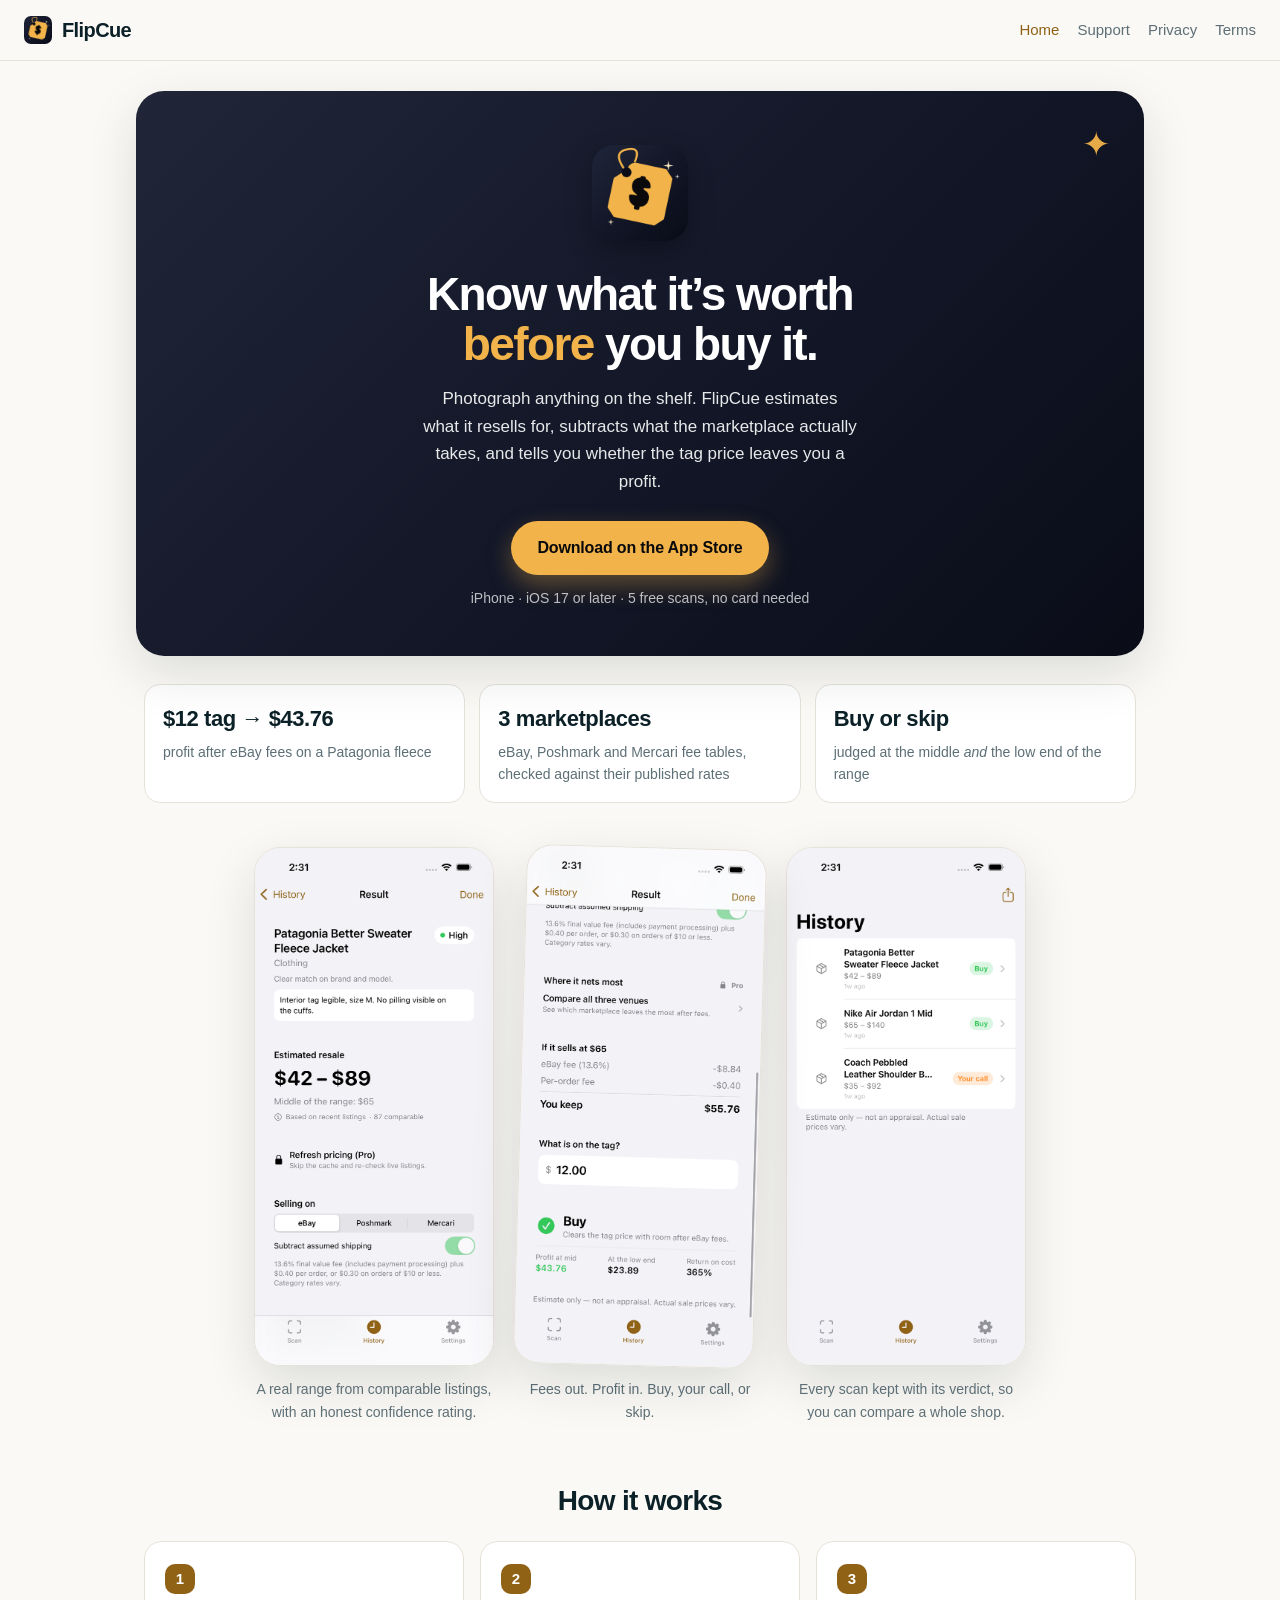
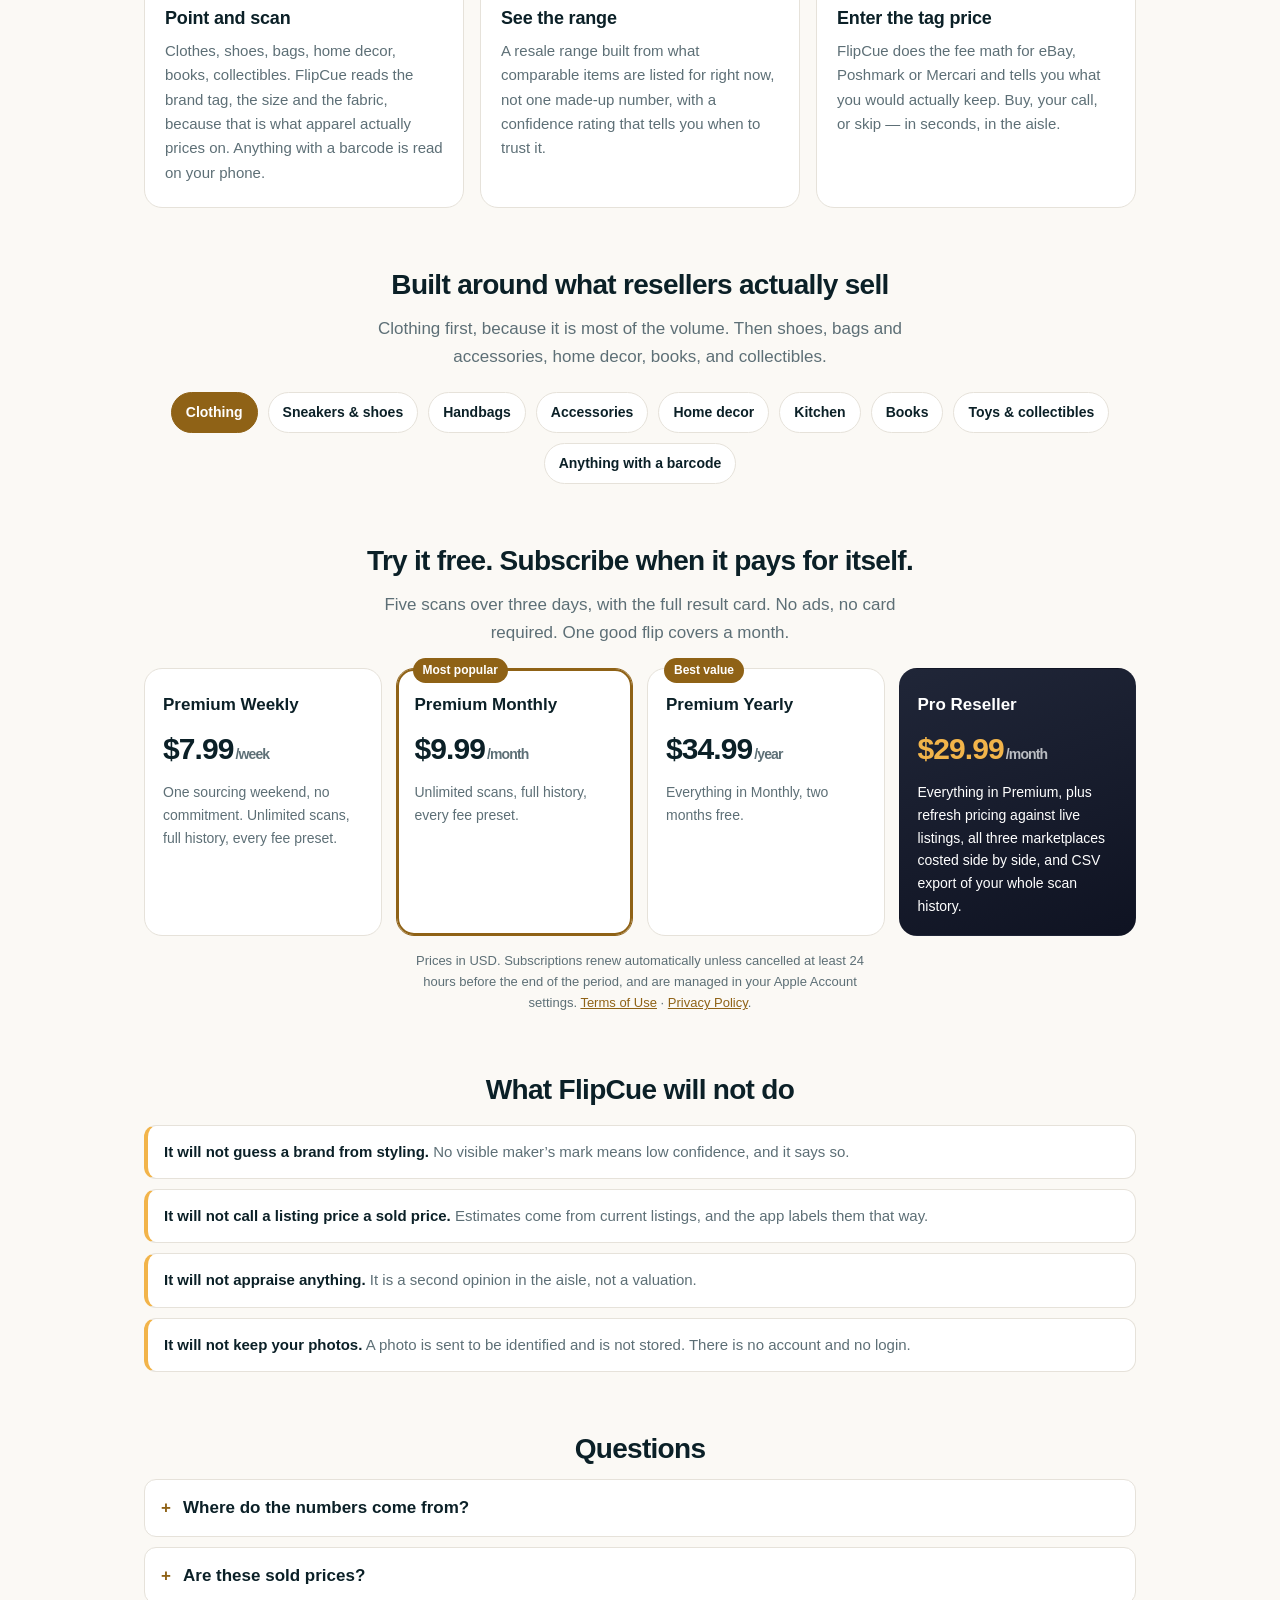
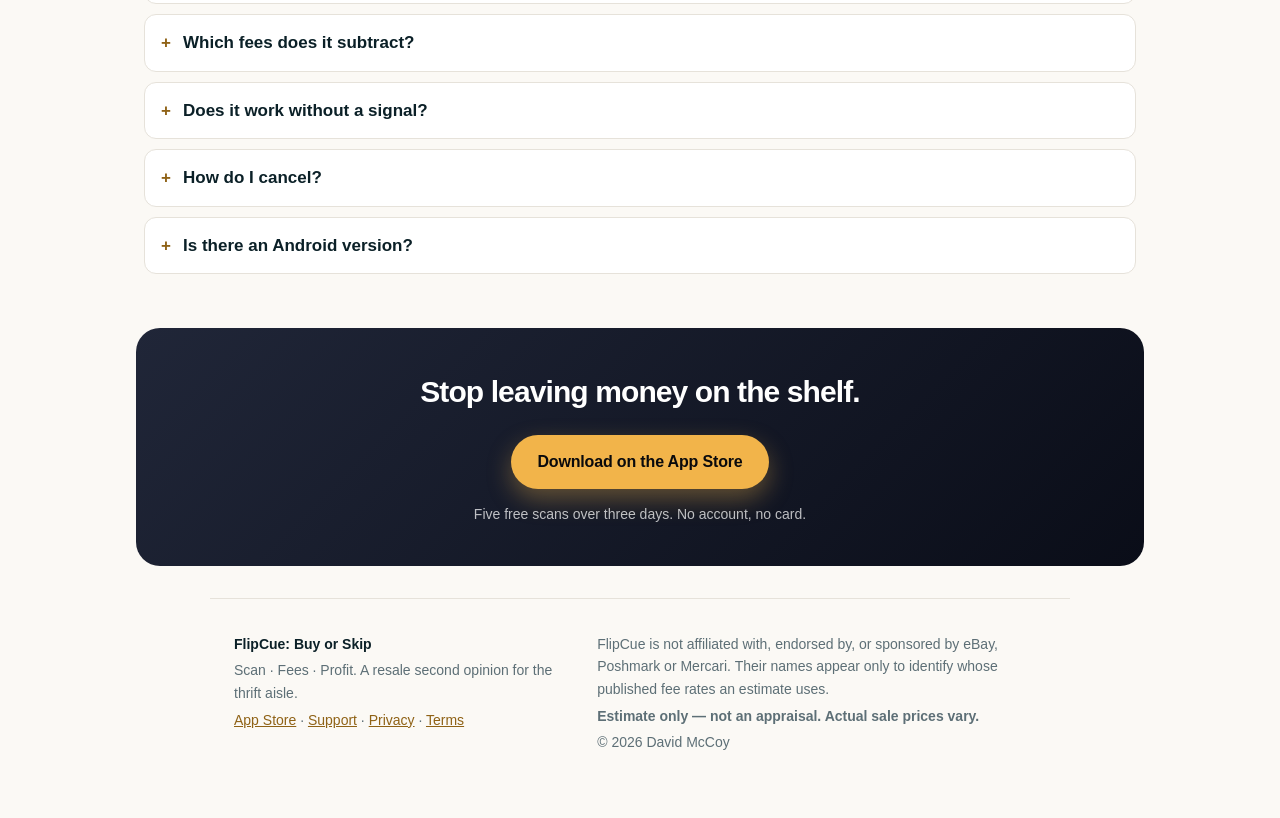
==== index.html @ 09ec6457 "FlipCue website Generated by tools/build_site.py in the app repository." ====
<!DOCTYPE html>
<html lang="en">
<head>
<meta charset="utf-8">
<meta name="viewport" content="width=device-width, initial-scale=1">
<title>Know what it&#x27;s worth · FlipCue</title>
<meta name="description" content="FlipCue photographs a thrift find, estimates what it resells for from comparable listings, subtracts eBay, Poshmark or Mercari fees, and says buy or skip.">
<link rel="canonical" href="https://flipcue.app/">
<link rel="stylesheet" href="style.css">
<link rel="icon" href="img/icon.png">
<link rel="apple-touch-icon" href="img/apple-touch-icon.png">
<meta name="color-scheme" content="light dark">
<meta name="theme-color" content="#131728">
<meta name="apple-itunes-app" content="app-id=6813861780">
<meta property="og:type" content="website">
<meta property="og:site_name" content="FlipCue">
<meta property="og:title" content="Know what it&#x27;s worth · FlipCue">
<meta property="og:description" content="FlipCue photographs a thrift find, estimates what it resells for from comparable listings, subtracts eBay, Poshmark or Mercari fees, and says buy or skip.">
<meta property="og:url" content="https://flipcue.app/">
<meta property="og:image" content="https://flipcue.app/img/og.png">
<meta name="twitter:card" content="summary_large_image">
</head>
<body>
<header class="bar">
  <a class="wordmark" href="index.html"><img src="img/icon.png" alt="" width="28" height="28">FlipCue</a>
  <nav><a href="index.html" aria-current="page">Home</a><a href="support.html">Support</a><a href="privacy.html">Privacy</a><a href="terms.html">Terms</a></nav>
</header>
<main class="wide">

<section class="hero">
  <img class="appicon" src="img/icon.png" alt="FlipCue app icon" width="96" height="96">
  <h1>Know what it&rsquo;s worth<br><em>before</em> you buy it.</h1>
  <p class="lede">Photograph anything on the shelf. FlipCue estimates what it
  resells for, subtracts what the marketplace actually takes, and tells you
  whether the tag price leaves you a profit.</p>
  <p class="cta">
    <a class="btn" href="https://apps.apple.com/app/id6813861780">Download on the App Store</a>
    <span class="cta-note">iPhone · iOS 17 or later · 5 free scans, no card needed</span>
  </p>
</section>

<section class="proof">
  <div class="stat"><strong>$12 tag &rarr; $43.76</strong><span>profit after eBay fees on a Patagonia fleece</span></div>
  <div class="stat"><strong>3 marketplaces</strong><span>eBay, Poshmark and Mercari fee tables, checked against their published rates</span></div>
  <div class="stat"><strong>Buy or skip</strong><span>judged at the middle <em>and</em> the low end of the range</span></div>
</section>

<section class="shots">
  <figure class="phone">
    <img src="img/shot-estimate.png" alt="A scanned Patagonia Better Sweater fleece jacket identified with high confidence and an estimated resale range of forty-two to eighty-nine dollars" loading="lazy" width="640" height="1391">
    <figcaption>A real range from comparable listings, with an honest confidence rating.</figcaption>
  </figure>
  <figure class="phone lift">
    <img src="img/shot-verdict.png" alt="A twelve dollar tag price producing a Buy verdict with forty-three dollars seventy-six of profit after eBay fees" loading="lazy" width="640" height="1391">
    <figcaption>Fees out. Profit in. Buy, your call, or skip.</figcaption>
  </figure>
  <figure class="phone">
    <img src="img/shot-history.png" alt="Scan history showing a Patagonia fleece, Air Jordan 1 Mid sneakers and a Coach shoulder bag, each with its verdict" loading="lazy" width="640" height="1391">
    <figcaption>Every scan kept with its verdict, so you can compare a whole shop.</figcaption>
  </figure>
</section>

<section class="steps" id="how">
  <h2 class="section-title">How it works</h2>
  <div class="stepgrid">
    <div>
      <span class="num">1</span>
      <h3>Point and scan</h3>
      <p>Clothes, shoes, bags, home decor, books, collectibles. FlipCue reads
      the brand tag, the size and the fabric, because that is what apparel
      actually prices on. Anything with a barcode is read on your phone.</p>
    </div>
    <div>
      <span class="num">2</span>
      <h3>See the range</h3>
      <p>A resale range built from what comparable items are listed for right
      now, not one made-up number, with a confidence rating that tells you
      when to trust it.</p>
    </div>
    <div>
      <span class="num">3</span>
      <h3>Enter the tag price</h3>
      <p>FlipCue does the fee math for eBay, Poshmark or Mercari and tells you
      what you would actually keep. Buy, your call, or skip &mdash; in seconds,
      in the aisle.</p>
    </div>
  </div>
</section>

<section class="cats">
  <h2 class="section-title">Built around what resellers actually sell</h2>
  <p class="section-lede">Clothing first, because it is most of the volume.
  Then shoes, bags and accessories, home decor, books, and collectibles.</p>
  <ul class="chips">
    <li>Clothing</li><li>Sneakers &amp; shoes</li><li>Handbags</li><li>Accessories</li>
    <li>Home decor</li><li>Kitchen</li><li>Books</li><li>Toys &amp; collectibles</li><li>Anything with a barcode</li>
  </ul>
</section>

<section class="pricing" id="pricing">
  <h2 class="section-title">Try it free. Subscribe when it pays for itself.</h2>
  <p class="section-lede">Five scans over three days, with the full result card.
  No ads, no card required. One good flip covers a month.</p>
  <div class="plans">
    <div class="plan">
      <h3>Premium Weekly</h3>
      <p class="price">$7.99<span>/week</span></p>
      <p>One sourcing weekend, no commitment. Unlimited scans, full history, every fee preset.</p>
    </div>
    <div class="plan featured">
      <p class="tag">Most popular</p>
      <h3>Premium Monthly</h3>
      <p class="price">$9.99<span>/month</span></p>
      <p>Unlimited scans, full history, every fee preset.</p>
    </div>
    <div class="plan">
      <p class="tag">Best value</p>
      <h3>Premium Yearly</h3>
      <p class="price">$34.99<span>/year</span></p>
      <p>Everything in Monthly, two months free.</p>
    </div>
    <div class="plan pro">
      <h3>Pro Reseller</h3>
      <p class="price">$29.99<span>/month</span></p>
      <p>Everything in Premium, plus refresh pricing against live listings,
      all three marketplaces costed side by side, and CSV export of your
      whole scan history.</p>
    </div>
  </div>
  <p class="fineprint">Prices in USD. Subscriptions renew automatically unless
  cancelled at least 24 hours before the end of the period, and are managed in
  your Apple Account settings. <a href="terms.html">Terms of Use</a> &middot;
  <a href="privacy.html">Privacy Policy</a>.</p>
</section>

<section class="honest">
  <h2 class="section-title">What FlipCue will not do</h2>
  <ul>
    <li><strong>It will not guess a brand from styling.</strong> No visible
    maker&rsquo;s mark means low confidence, and it says so.</li>
    <li><strong>It will not call a listing price a sold price.</strong>
    Estimates come from current listings, and the app labels them that way.</li>
    <li><strong>It will not appraise anything.</strong> It is a second opinion
    in the aisle, not a valuation.</li>
    <li><strong>It will not keep your photos.</strong> A photo is sent to be
    identified and is not stored. There is no account and no login.</li>
  </ul>
</section>

<section class="faq" id="faq">
  <h2 class="section-title">Questions</h2>
  <details>
    <summary>Where do the numbers come from?</summary>
    <p>From comparable items currently listed on eBay, found through eBay&rsquo;s
    official API using the identification FlipCue makes from your photo. The
    range is the spread of those asking prices with outliers removed; the app
    shows how many comparables it found so you know how firm the number is.</p>
  </details>
  <details>
    <summary>Are these sold prices?</summary>
    <p>No, and the app never says they are. They are what sellers are asking
    right now. Sold prices are usually somewhat lower, which is one reason
    FlipCue judges the low end of the range as well as the middle.</p>
  </details>
  <details>
    <summary>Which fees does it subtract?</summary>
    <p>eBay&rsquo;s final value fee plus per-order fee, Poshmark&rsquo;s flat fee
    under $15 or 20% above it, and Mercari&rsquo;s selling fee. Each table is
    checked against the marketplace&rsquo;s own published schedule and dated in
    the app. Category and seller-status variations exist; check your own
    account for what you will actually pay.</p>
  </details>
  <details>
    <summary>Does it work without a signal?</summary>
    <p>Identification and pricing need a connection. Your history is kept on
    your phone, so a scan you have already done is always there to look at.</p>
  </details>
  <details>
    <summary>How do I cancel?</summary>
    <p>In the iPhone Settings app: tap your name, then Subscriptions. Cancelling
    there stops any future charge. Refunds are handled by Apple under their
    policies.</p>
  </details>
  <details>
    <summary>Is there an Android version?</summary>
    <p>Not yet. FlipCue is iPhone-only today.</p>
  </details>
</section>

<section class="cta-band">
  <h2>Stop leaving money on the shelf.</h2>
  <p><a class="btn" href="https://apps.apple.com/app/id6813861780">Download on the App Store</a></p>
  <p class="cta-note">Five free scans over three days. No account, no card.</p>
</section>

</main>
<footer>
  <div class="footgrid">
    <div>
      <p class="wordmark-foot">FlipCue: Buy or Skip</p>
      <p>Scan · Fees · Profit. A resale second opinion for the thrift aisle.</p>
      <p><a href="https://apps.apple.com/app/id6813861780">App Store</a> · <a href="support.html">Support</a> · <a href="privacy.html">Privacy</a> · <a href="terms.html">Terms</a></p>
    </div>
    <div>
      <p>FlipCue is not affiliated with, endorsed by, or sponsored by eBay, Poshmark or Mercari. Their names appear only to identify whose published fee rates an estimate uses.</p>
      <p class="disclaimer">Estimate only — not an appraisal. Actual sale prices vary.</p>
      <p>&copy; 2026 David McCoy</p>
    </div>
  </div>
</footer>
</body>
</html>
---- style.css ----
:root {
  --ink: #0b2027;
  --muted: #5d6f76;
  --gold: #8f6216;
  --gold-bright: #f2b44a;
  --amber: #f2b44a;
  --line: #e6e2da;
  --bg: #fbf9f5;
  --card: #ffffff;
  --shadow: 0 18px 50px rgba(11, 32, 39, 0.13);
}
@media (prefers-color-scheme: dark) {
  :root {
    --ink: #f0f4f4; --muted: #9db0b6; --gold: #f2b44a; --gold-bright: #ffd489;
    --line: #22323a; --bg: #0b1418; --card: #131f26;
    --shadow: 0 18px 50px rgba(0, 0, 0, 0.5);
  }
}
* { box-sizing: border-box; }
html { scroll-behavior: smooth; }
body {
  margin: 0; background: var(--bg); color: var(--ink);
  font: 17px/1.62 -apple-system, BlinkMacSystemFont, "Segoe UI", Roboto, Helvetica, Arial, sans-serif;
  -webkit-font-smoothing: antialiased;
}
.bar {
  display: flex; flex-wrap: wrap; gap: 14px; align-items: center;
  justify-content: space-between; padding: 14px 24px;
  border-bottom: 1px solid var(--line);
  position: sticky; top: 0; background: var(--bg); z-index: 5;
}
.wordmark { display: inline-flex; align-items: center; gap: 10px; font-weight: 800; font-size: 20px; color: var(--ink); text-decoration: none; letter-spacing: -0.03em; }
.wordmark img { border-radius: 7px; }
nav a { color: var(--muted); text-decoration: none; margin-left: 18px; font-size: 15px; font-weight: 500; }
nav a:hover, nav a[aria-current] { color: var(--gold); }
main { max-width: 860px; margin: 0 auto; padding: 8px 24px 12px; }
main.wide { max-width: 1040px; }

/* Hero: the gradient and the sparkle carry the brand. */
.hero {
  position: relative; text-align: center;
  padding: 54px 20px 46px; margin: 22px -8px 8px;
  border-radius: 28px; overflow: hidden;
  background: linear-gradient(135deg, #202638 0%, #131728 52%, #0a0d18 100%);
  color: #fff; box-shadow: var(--shadow);
}
.hero::after {
  content: "\2726"; position: absolute; top: 26px; right: 34px;
  font-size: 34px; color: var(--amber); opacity: 0.95;
}
.hero.small { padding: 40px 20px; }
.hero.small a { color: #ffd489; }
.appicon { border-radius: 22px; box-shadow: 0 10px 26px rgba(0,0,0,0.28); margin-bottom: 20px; }
.hero h1 {
  font-size: clamp(30px, 6.2vw, 46px); line-height: 1.08;
  letter-spacing: -0.035em; font-weight: 800; margin: 0 0 16px; color: #fff;
}
.hero h1 em { font-style: normal; color: #f2b44a; }
.hero .lede { font-size: 17px; color: rgba(255,255,255,0.9); max-width: 46ch; margin: 0 auto; }
.cta { margin: 26px 0 0; display: flex; flex-direction: column; align-items: center; gap: 12px; }
.btn {
  display: inline-block; padding: 14px 26px; border-radius: 999px;
  background: #f2b44a; color: #0a0a0c; font-weight: 800; font-size: 16px;
  text-decoration: none; letter-spacing: -0.01em; box-shadow: 0 10px 24px rgba(242,180,74,0.35);
}
.btn:hover { background: #ffd489; }
.cta-note { font-size: 14px; color: rgba(255,255,255,0.72); }

/* Three numbers that sell it before anyone scrolls. */
.proof { display: grid; gap: 14px; margin: 28px 0 6px; }
@media (min-width: 700px) { .proof { grid-template-columns: repeat(3, 1fr); } }
.stat { background: var(--card); border: 1px solid var(--line); border-radius: 16px; padding: 16px 18px; }
.stat strong { display: block; font-size: 22px; letter-spacing: -0.02em; color: var(--ink); }
.stat span { display: block; font-size: 14px; color: var(--muted); margin-top: 4px; }

/* Real screenshots, straight from the simulator. */
.shots { display: flex; gap: 26px; justify-content: center; flex-wrap: wrap; margin: 44px 0 10px; }
.phone { margin: 0; width: min(240px, 44vw); text-align: center; }
.phone img {
  width: 100%; height: auto; display: block;
  border-radius: 26px; border: 1px solid var(--line); box-shadow: var(--shadow);
}
.phone.lift img { transform: rotate(1.6deg); }
.phone figcaption { margin-top: 12px; font-size: 14px; color: var(--muted); font-weight: 500; }

.section-title { font-size: clamp(22px, 3.6vw, 28px); letter-spacing: -0.025em; margin: 54px 0 8px; text-align: center; }
.section-lede { text-align: center; color: var(--muted); max-width: 56ch; margin: 0 auto 22px; }

.stepgrid { display: grid; gap: 16px; margin: 18px 0 10px; }
@media (min-width: 700px) { .stepgrid { grid-template-columns: repeat(3, 1fr); } }
.stepgrid > div { background: var(--card); border: 1px solid var(--line); border-radius: 18px; padding: 22px 20px; }
.num {
  display: inline-grid; place-items: center; width: 30px; height: 30px;
  border-radius: 10px; background: var(--gold); color: #fff;
  font-weight: 800; font-size: 15px; margin-bottom: 10px;
}
@media (prefers-color-scheme: dark) { .num, .chips li:first-child, .plan .tag { color: #0a0a0c; } }
.stepgrid h3 { margin: 0 0 6px; font-size: 18px; letter-spacing: -0.01em; }
.stepgrid p { font-size: 15px; color: var(--muted); margin: 0; }

.chips { list-style: none; padding: 0; margin: 0; display: flex; flex-wrap: wrap; gap: 10px; justify-content: center; }
.chips li { padding: 8px 14px; border-radius: 999px; background: var(--card); border: 1px solid var(--line); font-size: 14px; font-weight: 600; }
.chips li:first-child { background: var(--gold); color: #fff; border-color: var(--gold); }

.plans { display: grid; gap: 14px; margin: 20px 0 14px; }
@media (min-width: 760px) { .plans { grid-template-columns: repeat(4, 1fr); } }
.plan { position: relative; background: var(--card); border: 1px solid var(--line); border-radius: 18px; padding: 22px 18px 18px; }
.plan.featured { border-color: var(--gold); box-shadow: 0 0 0 2px var(--gold) inset; }
.plan.pro { background: linear-gradient(160deg, #202638, #0f1322); border-color: transparent; }
.plan.pro p, .plan.pro h3 { color: #fff; }
.plan.pro .price { color: #f2b44a; }
.plan.pro .price span { color: rgba(255,255,255,0.7); }
.plan h3 { margin: 0 0 6px; font-size: 17px; }
.plan .tag { position: absolute; top: -11px; left: 16px; margin: 0; padding: 3px 10px; border-radius: 999px; background: var(--gold); color: #fff; font-size: 12px; font-weight: 700; }
.price { font-size: 30px; font-weight: 800; letter-spacing: -0.03em; margin: 4px 0 8px; color: var(--ink); }
.price span { font-size: 14px; font-weight: 600; color: var(--muted); margin-left: 2px; }
.plan p { font-size: 14px; color: var(--muted); margin: 0; }
.plan p.price { font-size: 30px; color: var(--ink); margin: 4px 0 8px; }
.fineprint { font-size: 13px; color: var(--muted); text-align: center; max-width: 64ch; margin: 0 auto; }

.honest ul { list-style: none; padding: 0; margin: 12px 0 0; }
.honest li {
  background: var(--card); border: 1px solid var(--line); border-left: 4px solid var(--amber);
  border-radius: 12px; padding: 14px 16px; margin-bottom: 10px;
  color: var(--muted); font-size: 15px;
}
.honest li strong { color: var(--ink); }

.faq details { background: var(--card); border: 1px solid var(--line); border-radius: 12px; padding: 4px 16px; margin-bottom: 10px; }
.faq summary { cursor: pointer; font-weight: 700; padding: 10px 0; list-style: none; }
.faq summary::-webkit-details-marker { display: none; }
.faq summary::before { content: "+"; display: inline-block; width: 22px; color: var(--gold); font-weight: 800; }
.faq details[open] summary::before { content: "\2013"; }
.faq p { color: var(--muted); font-size: 15px; margin: 0 0 12px 22px; }

.cta-band { text-align: center; margin: 54px -8px 20px; padding: 40px 20px; border-radius: 24px;
  background: linear-gradient(135deg, #202638, #0a0d18); color: #fff; }
.cta-band h2 { margin: 0 0 18px; font-size: clamp(22px, 4vw, 30px); letter-spacing: -0.03em; color: #fff; }
.cta-band p { margin: 0; }
.cta-band .cta-note { display: block; margin-top: 14px; }

h1 { font-size: 32px; line-height: 1.18; letter-spacing: -0.03em; margin: 0 0 16px; }
h2 { font-size: 21px; margin: 32px 0 10px; letter-spacing: -0.015em; }
h3 { font-size: 17px; margin: 24px 0 6px; }
blockquote {
  margin: 18px 0; padding: 12px 18px;
  border-left: 3px solid var(--gold); background: var(--card); color: var(--muted);
}
code { background: var(--card); border: 1px solid var(--line); border-radius: 5px; padding: 1px 5px; font-size: 14px; }
hr { border: 0; border-top: 1px solid var(--line); margin: 30px 0; }
a { color: var(--gold); }
footer {
  max-width: 860px; margin: 0 auto; padding: 30px 24px 60px;
  color: var(--muted); font-size: 14px; border-top: 1px solid var(--line);
}
.footgrid { display: grid; gap: 18px; }
@media (min-width: 700px) { .footgrid { grid-template-columns: 1fr 1.3fr; } }
footer p { margin: 4px 0; }
.wordmark-foot { font-weight: 800; color: var(--ink); }
.disclaimer { font-weight: 700; }
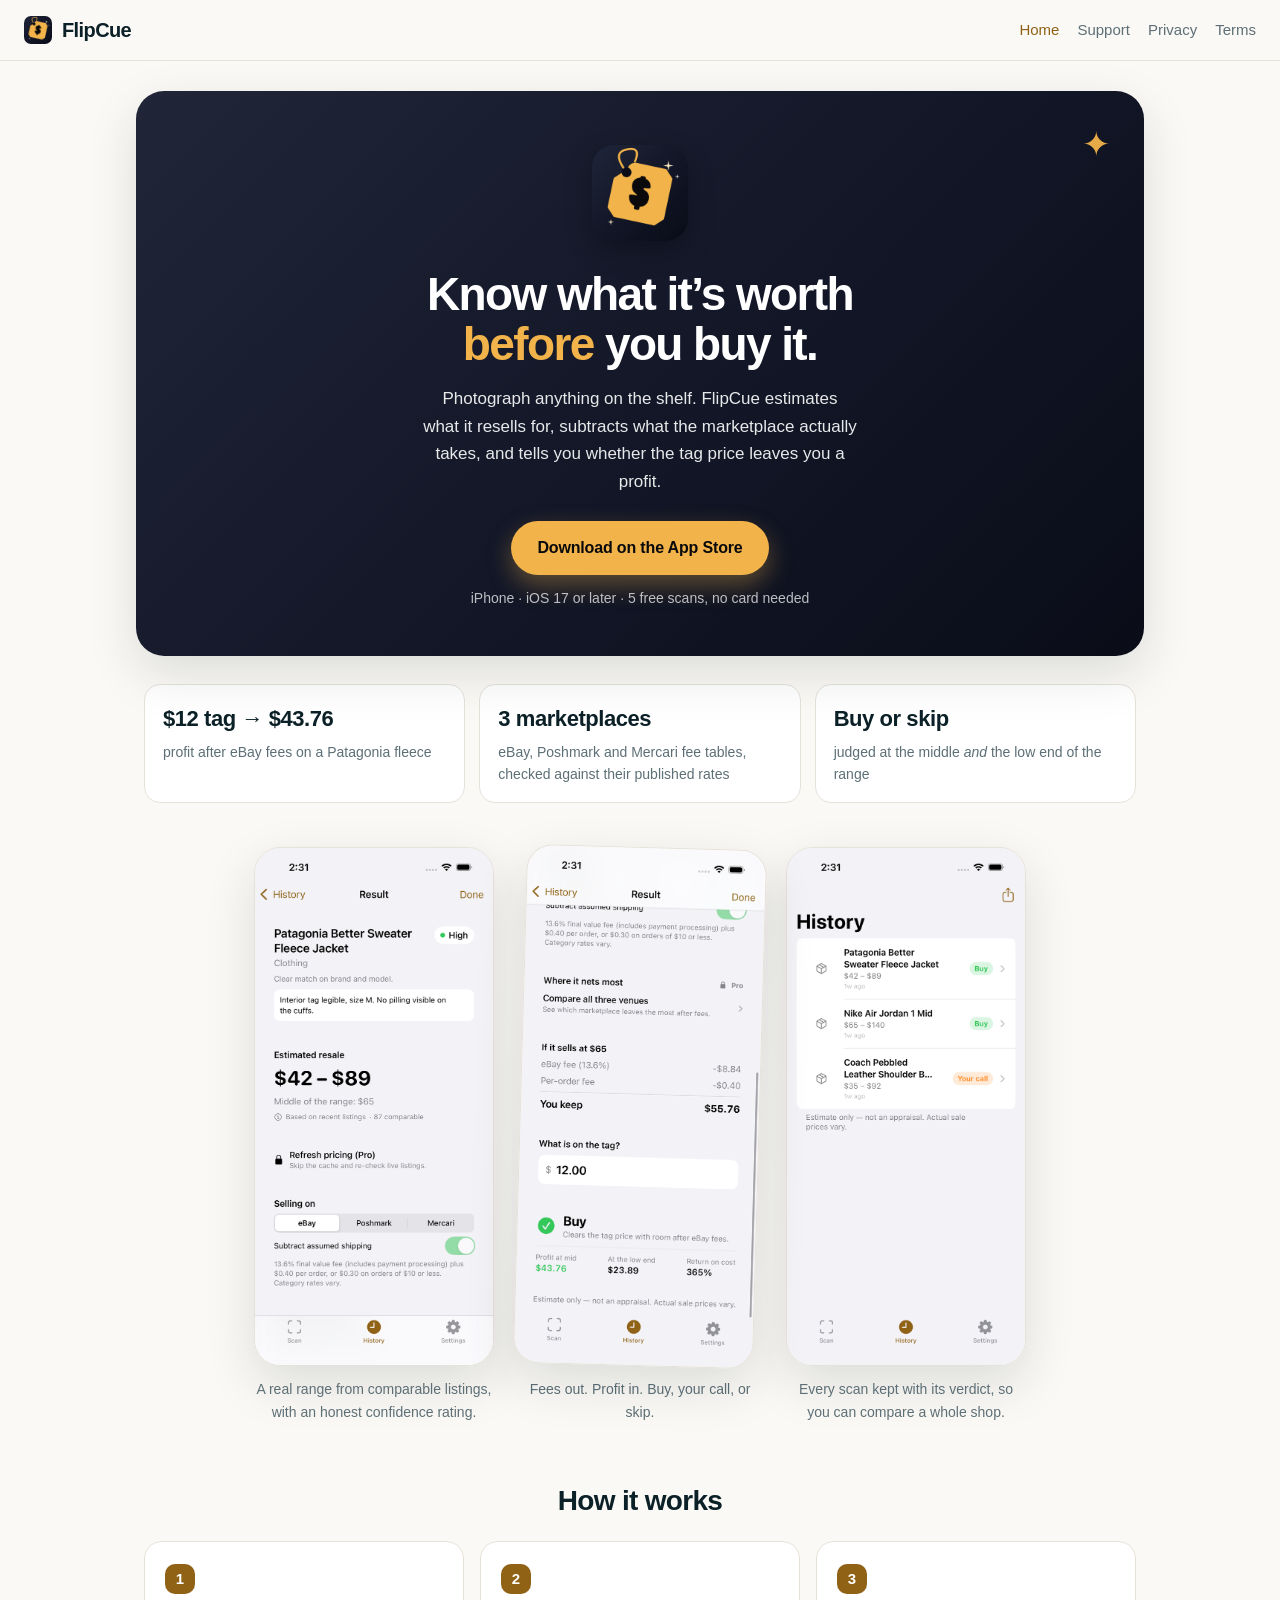
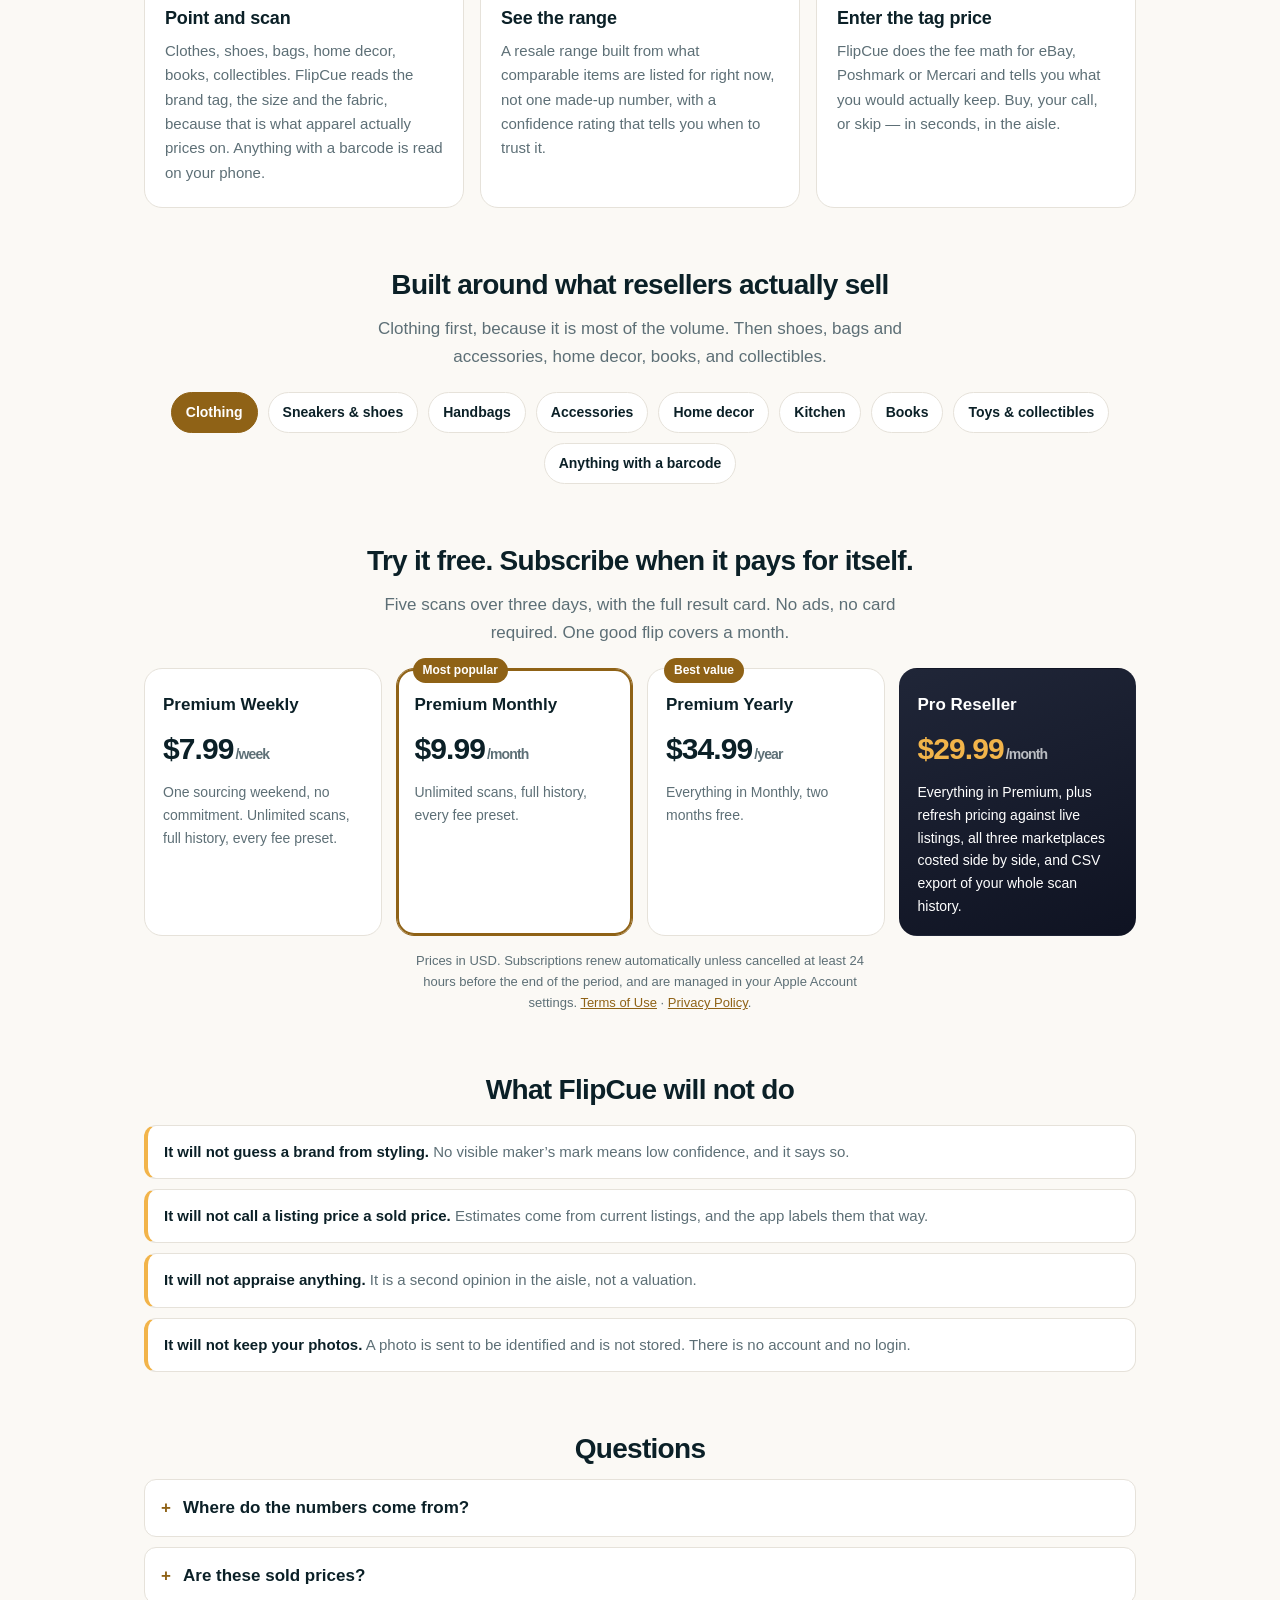
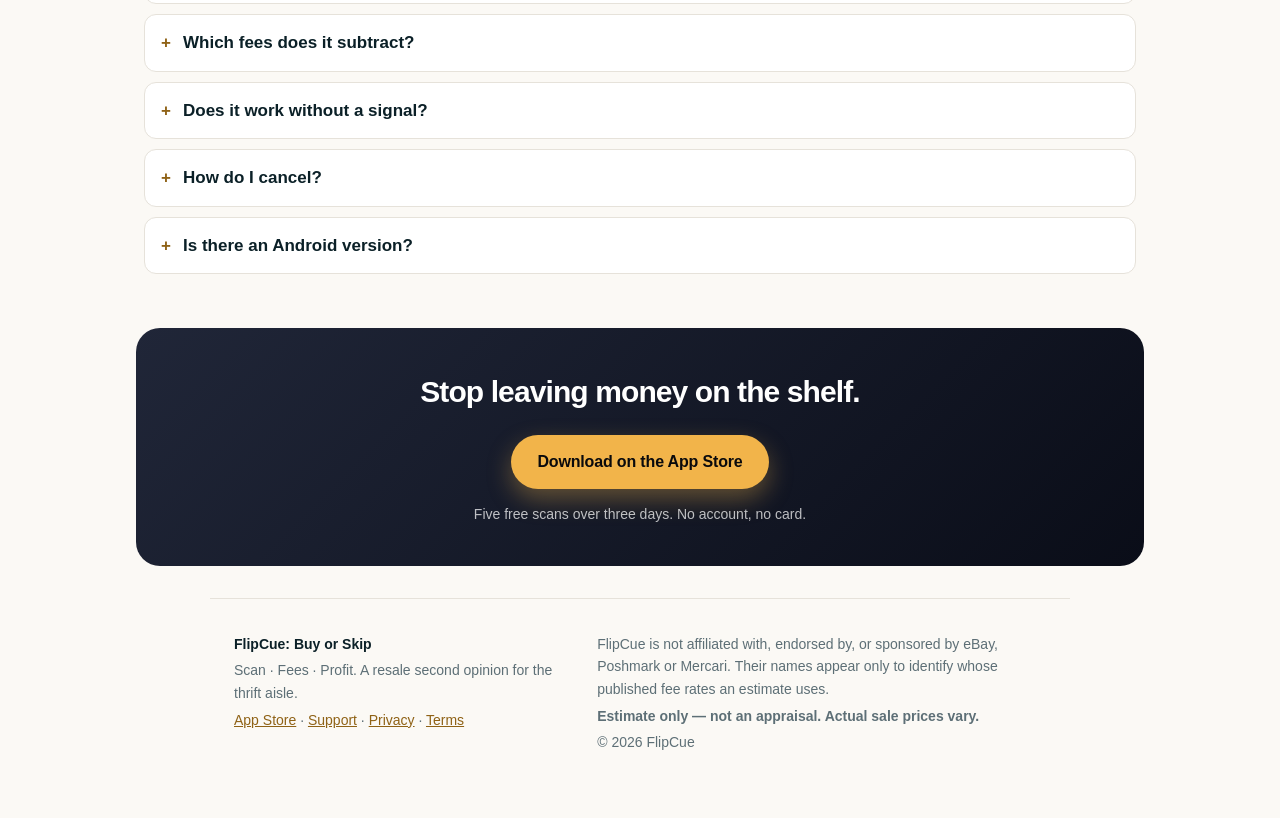
==== commit 587afb9a: "Footer credits FlipCue" ====
--- a/index.html
+++ b/index.html
@@ -204,7 +204,7 @@
     <div>
       <p>FlipCue is not affiliated with, endorsed by, or sponsored by eBay, Poshmark or Mercari. Their names appear only to identify whose published fee rates an estimate uses.</p>
       <p class="disclaimer">Estimate only — not an appraisal. Actual sale prices vary.</p>
-      <p>&copy; 2026 David McCoy</p>
+      <p>&copy; 2026 FlipCue</p>
     </div>
   </div>
 </footer>
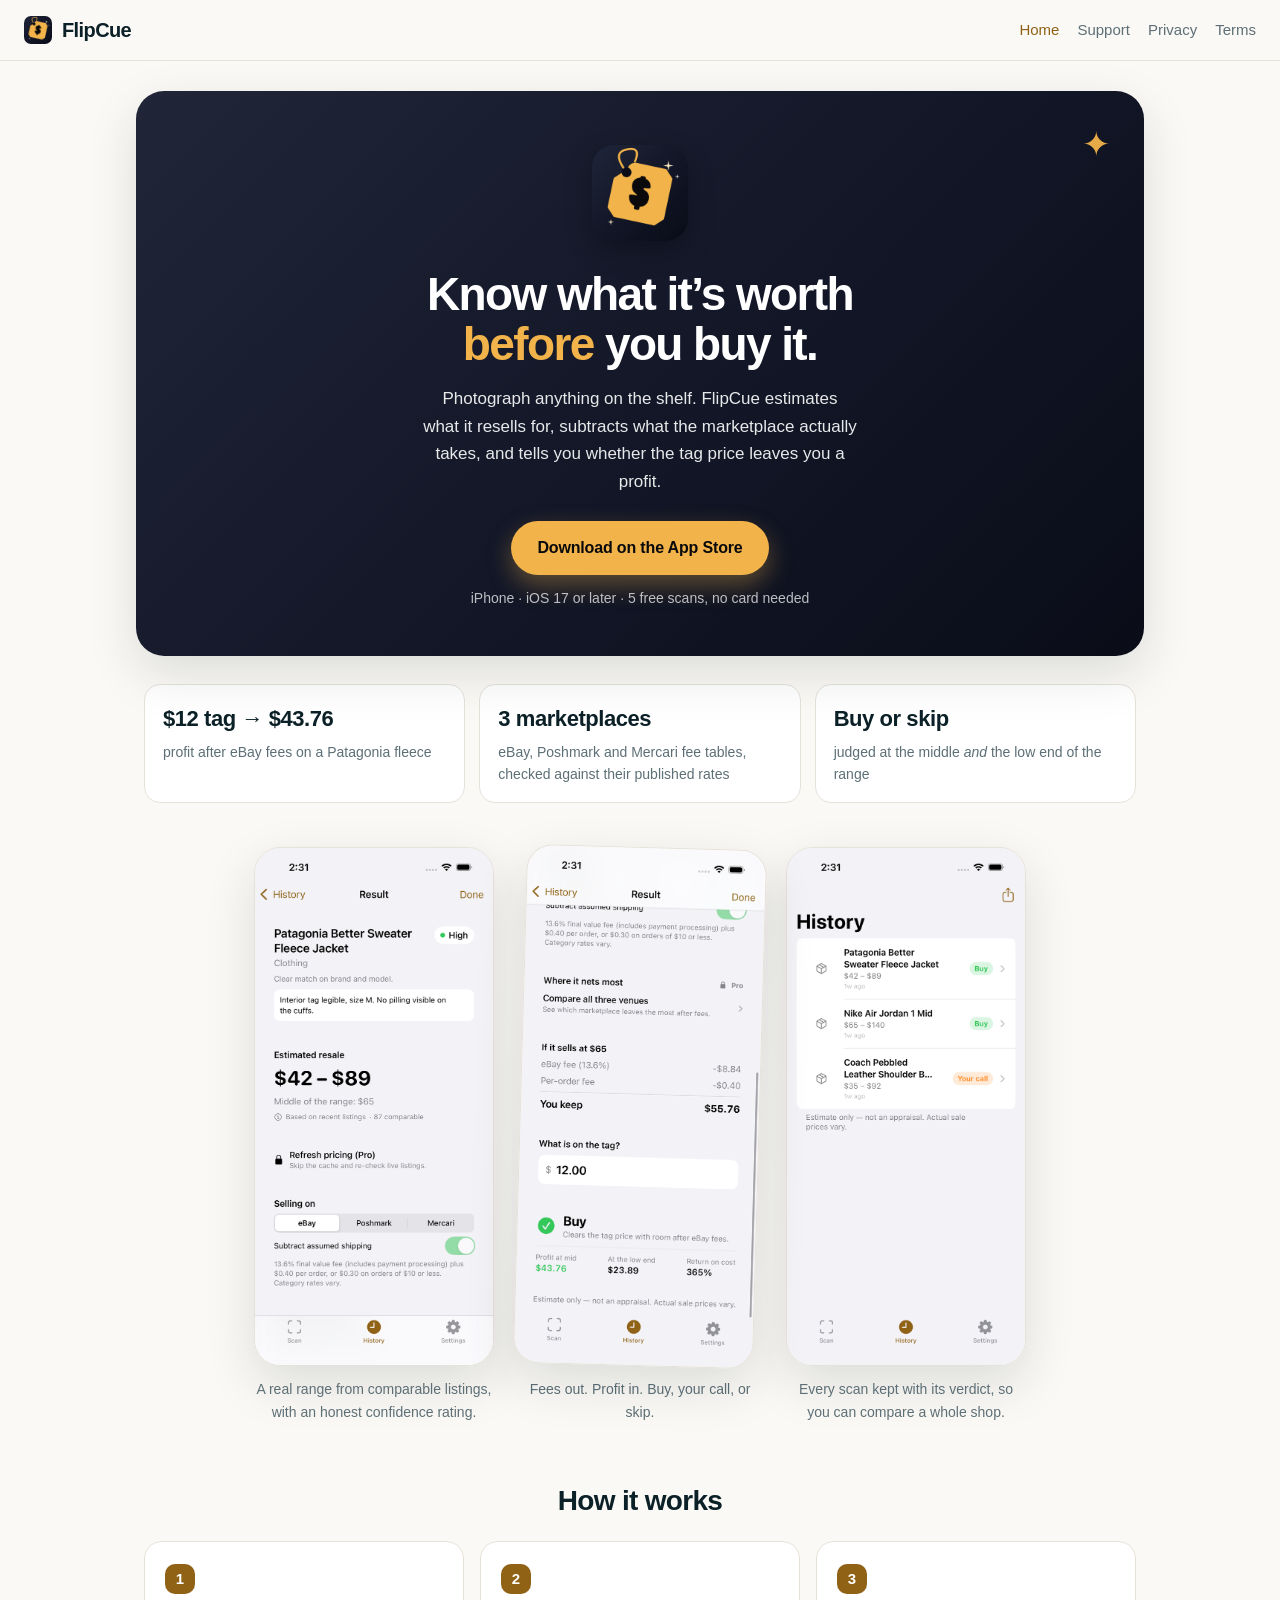
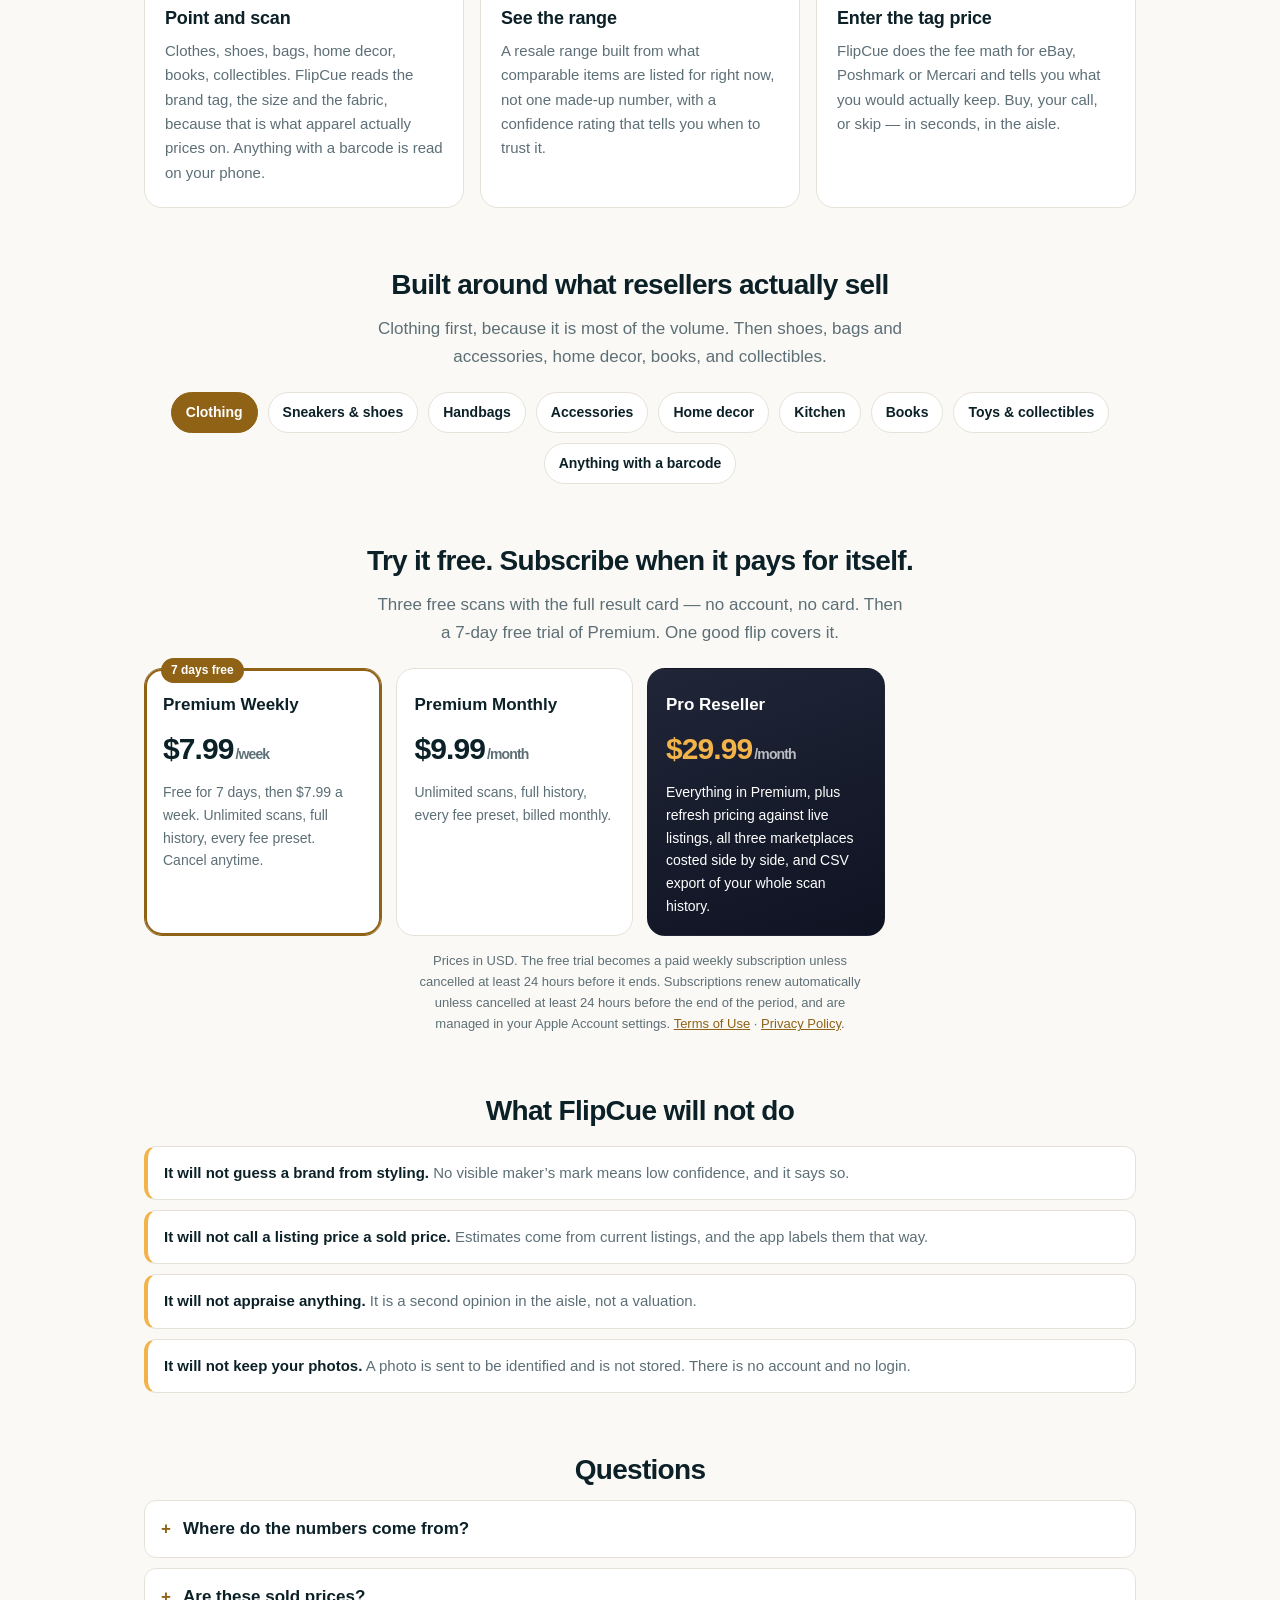
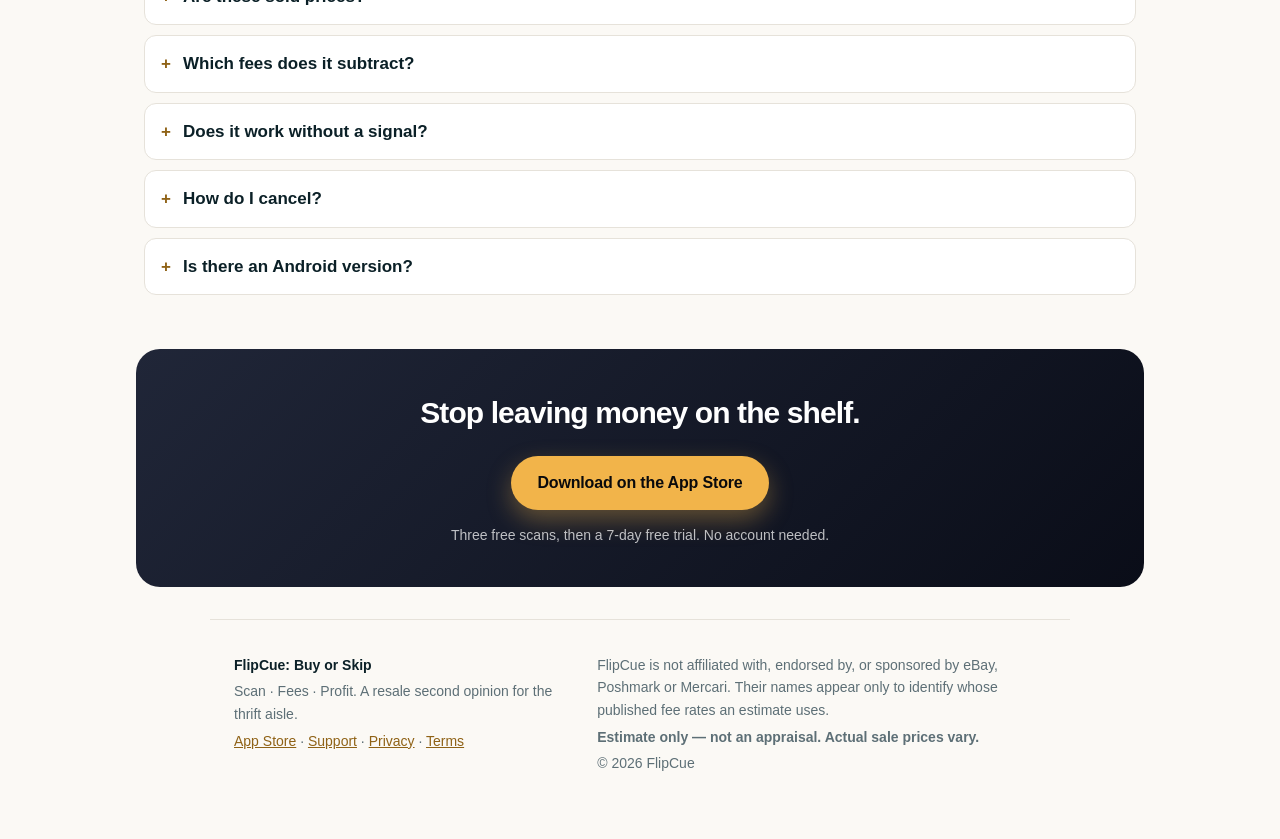
==== commit baa24fd8: "Pricing: 3 free scans, 7-day free trial on weekly" ====
--- a/index.html
+++ b/index.html
@@ -99,25 +99,20 @@
 
 <section class="pricing" id="pricing">
   <h2 class="section-title">Try it free. Subscribe when it pays for itself.</h2>
-  <p class="section-lede">Five scans over three days, with the full result card.
-  No ads, no card required. One good flip covers a month.</p>
+  <p class="section-lede">Three free scans with the full result card &mdash; no
+  account, no card. Then a 7-day free trial of Premium. One good flip covers it.</p>
   <div class="plans">
-    <div class="plan">
+    <div class="plan featured">
+      <p class="tag">7 days free</p>
       <h3>Premium Weekly</h3>
       <p class="price">$7.99<span>/week</span></p>
-      <p>One sourcing weekend, no commitment. Unlimited scans, full history, every fee preset.</p>
-    </div>
-    <div class="plan featured">
-      <p class="tag">Most popular</p>
+      <p>Free for 7 days, then $7.99 a week. Unlimited scans, full history,
+      every fee preset. Cancel anytime.</p>
+    </div>
+    <div class="plan">
       <h3>Premium Monthly</h3>
       <p class="price">$9.99<span>/month</span></p>
-      <p>Unlimited scans, full history, every fee preset.</p>
-    </div>
-    <div class="plan">
-      <p class="tag">Best value</p>
-      <h3>Premium Yearly</h3>
-      <p class="price">$34.99<span>/year</span></p>
-      <p>Everything in Monthly, two months free.</p>
+      <p>Unlimited scans, full history, every fee preset, billed monthly.</p>
     </div>
     <div class="plan pro">
       <h3>Pro Reseller</h3>
@@ -127,9 +122,11 @@
       whole scan history.</p>
     </div>
   </div>
-  <p class="fineprint">Prices in USD. Subscriptions renew automatically unless
-  cancelled at least 24 hours before the end of the period, and are managed in
-  your Apple Account settings. <a href="terms.html">Terms of Use</a> &middot;
+  <p class="fineprint">Prices in USD. The free trial becomes a paid weekly
+  subscription unless cancelled at least 24 hours before it ends. Subscriptions
+  renew automatically unless cancelled at least 24 hours before the end of the
+  period, and are managed in your Apple Account settings.
+  <a href="terms.html">Terms of Use</a> &middot;
   <a href="privacy.html">Privacy Policy</a>.</p>
 </section>
 
@@ -190,7 +187,7 @@
 <section class="cta-band">
   <h2>Stop leaving money on the shelf.</h2>
   <p><a class="btn" href="https://apps.apple.com/app/id6813861780">Download on the App Store</a></p>
-  <p class="cta-note">Five free scans over three days. No account, no card.</p>
+  <p class="cta-note">Three free scans, then a 7-day free trial. No account needed.</p>
 </section>
 
 </main>
